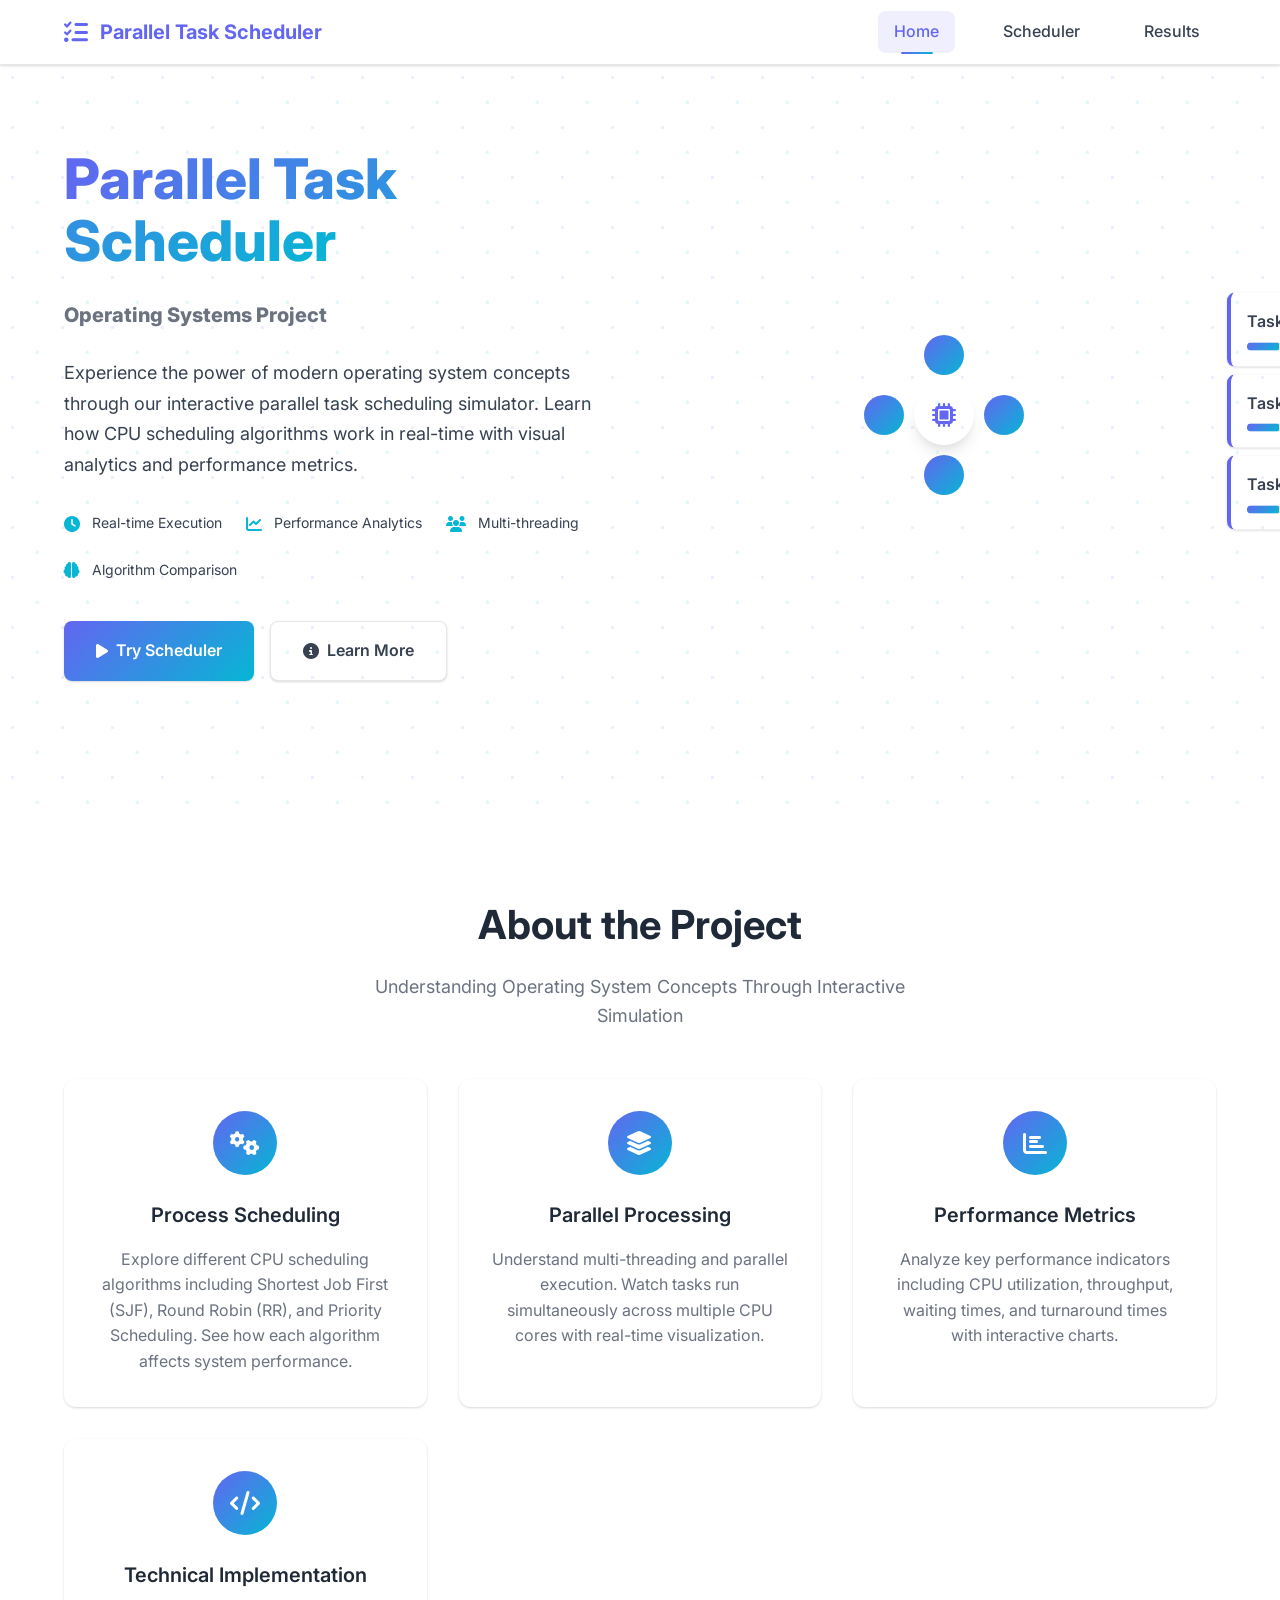
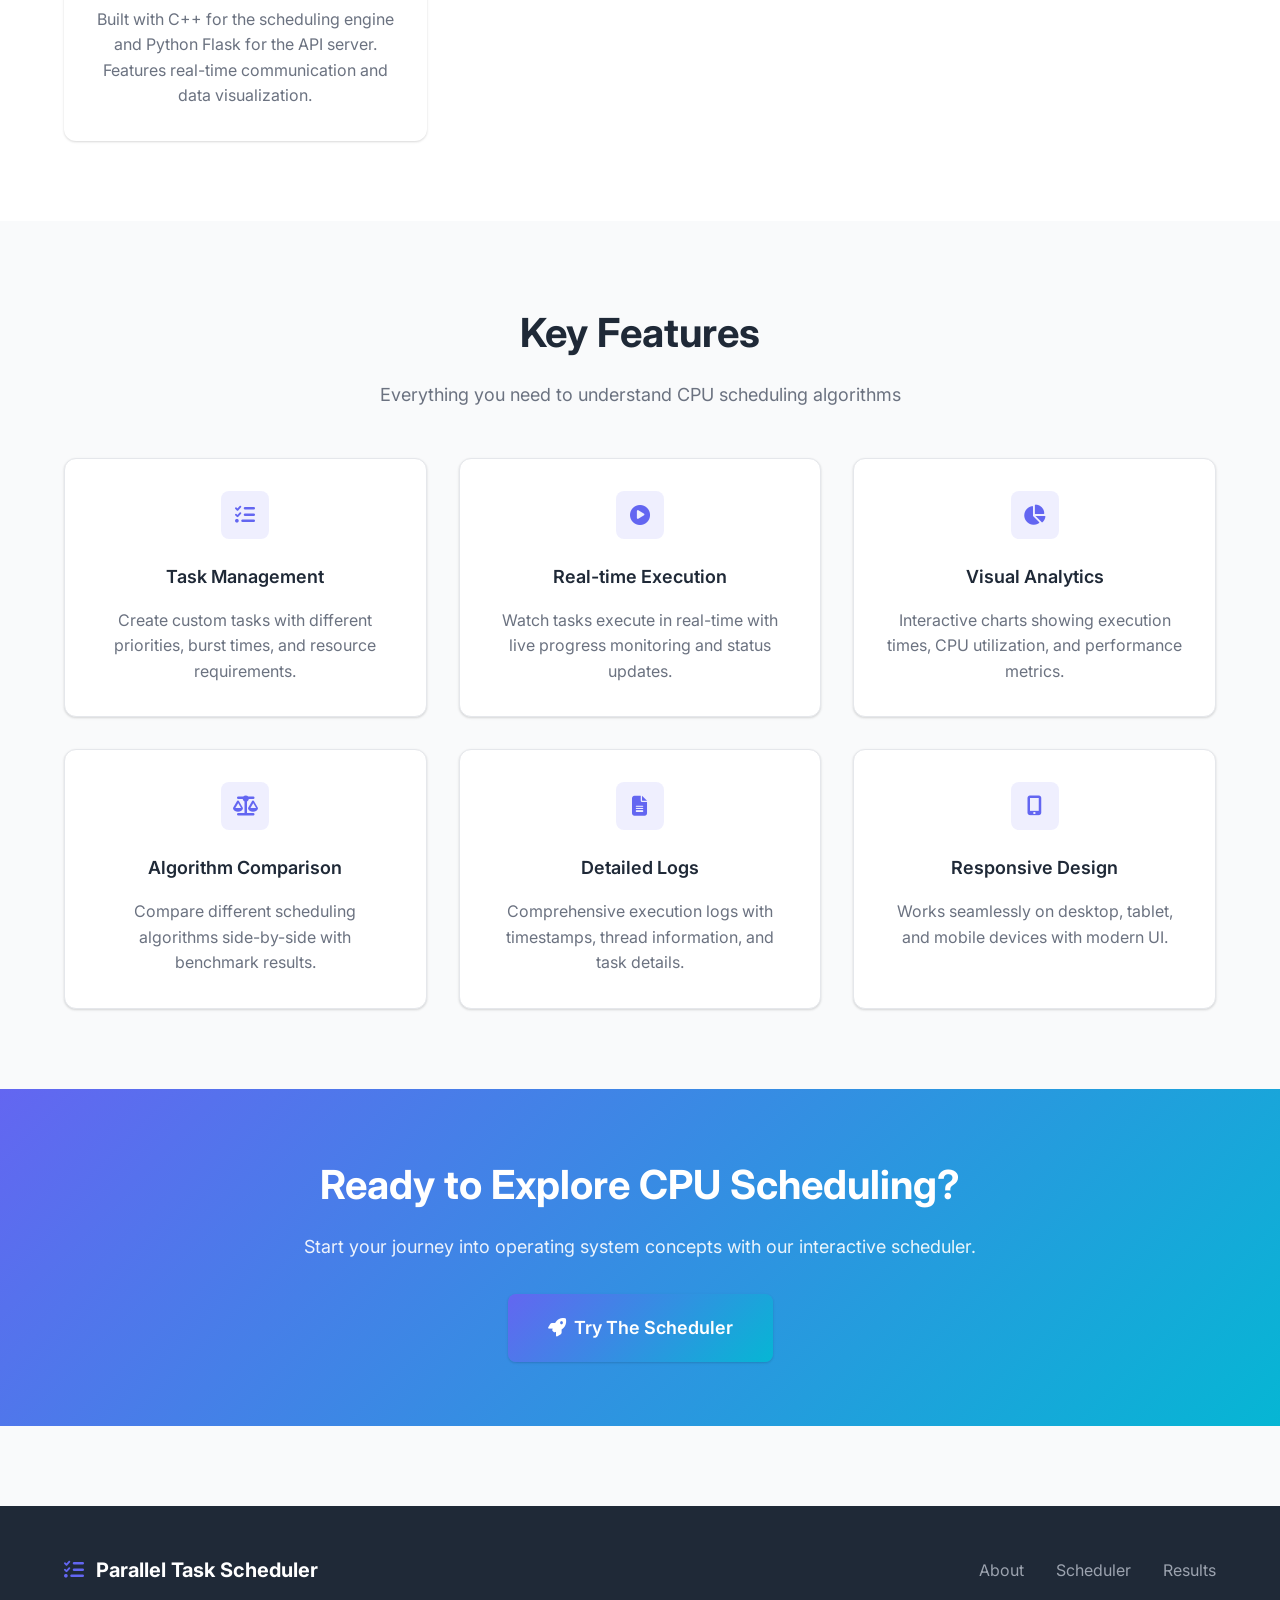
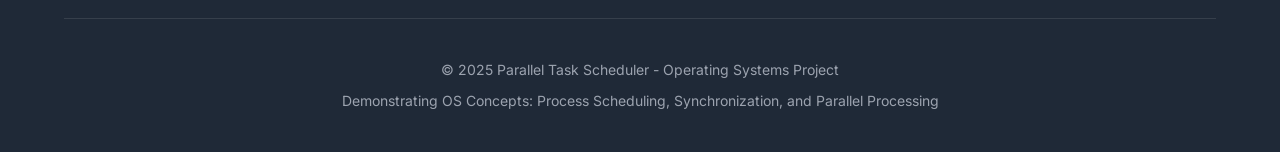
==== frontend/index.html @ 9933198f "Initial commit / sync local repo" ====
<!DOCTYPE html>
<html lang="en">
<head>
    <meta charset="UTF-8">
    <meta name="viewport" content="width=device-width, initial-scale=1.0">
    <title>Parallel Task Scheduler - OS Project</title>
    <link rel="stylesheet" href="css/styles.css">
    <link rel="stylesheet" href="https://cdnjs.cloudflare.com/ajax/libs/font-awesome/6.4.0/css/all.min.css">
    <link href="https://fonts.googleapis.com/css2?family=Inter:wght@300;400;500;600;700&display=swap" rel="stylesheet">
</head>
<body>
    <!-- Navigation -->
    <nav class="navbar">
        <div class="nav-container">
            <div class="nav-logo">
                <i class="fas fa-tasks"></i>
                <span>Parallel Task Scheduler</span>
            </div>
            <div class="nav-links">
                <a href="index.html" class="nav-link active">Home</a>
                <a href="scheduler.html" class="nav-link">Scheduler</a>
                <a href="results.html" class="nav-link">Results</a>
            </div>
        </div>
    </nav>

    <!-- Hero Section -->
    <section class="hero">
        <div class="hero-container">
            <div class="hero-content">
                <div class="hero-text">
                    <h1 class="hero-title">
                        <span class="gradient-text">Parallel Task Scheduler</span>
                        <br>
                        <span class="hero-subtitle">Operating Systems Project</span>
                    </h1>
                    <p class="hero-description">
                        Experience the power of modern operating system concepts through our interactive parallel task scheduling simulator.
                        Learn how CPU scheduling algorithms work in real-time with visual analytics and performance metrics.
                    </p>
                    <div class="hero-features">
                        <div class="feature-item">
                            <i class="fas fa-clock"></i>
                            <span>Real-time Execution</span>
                        </div>
                        <div class="feature-item">
                            <i class="fas fa-chart-line"></i>
                            <span>Performance Analytics</span>
                        </div>
                        <div class="feature-item">
                            <i class="fas fa-users"></i>
                            <span>Multi-threading</span>
                        </div>
                        <div class="feature-item">
                            <i class="fas fa-brain"></i>
                            <span>Algorithm Comparison</span>
                        </div>
                    </div>
                    <div class="hero-buttons">
                        <a href="scheduler.html" class="btn btn-primary btn-large">
                            <i class="fas fa-play"></i>
                            Try Scheduler
                        </a>
                        <a href="#about" class="btn btn-secondary btn-large">
                            <i class="fas fa-info-circle"></i>
                            Learn More
                        </a>
                    </div>
                </div>
                <div class="hero-visual">
                    <div class="visual-container">
                        <div class="cpu-visual">
                            <div class="cpu-core core-1"></div>
                            <div class="cpu-core core-2"></div>
                            <div class="cpu-core core-3"></div>
                            <div class="cpu-core core-4"></div>
                            <div class="cpu-center">
                                <i class="fas fa-microchip"></i>
                            </div>
                        </div>
                        <div class="task-queue">
                            <div class="queue-item task-1">
                                <span>Task A</span>
                                <div class="progress-bar"></div>
                            </div>
                            <div class="queue-item task-2">
                                <span>Task B</span>
                                <div class="progress-bar"></div>
                            </div>
                            <div class="queue-item task-3">
                                <span>Task C</span>
                                <div class="progress-bar"></div>
                            </div>
                        </div>
                    </div>
                </div>
            </div>
        </div>
        <div class="hero-bg-pattern"></div>
    </section>

    <!-- About Section -->
    <section id="about" class="about">
        <div class="container">
            <div class="section-header">
                <h2>About the Project</h2>
                <p>Understanding Operating System Concepts Through Interactive Simulation</p>
            </div>

            <div class="about-grid">
                <div class="about-card">
                    <div class="card-icon">
                        <i class="fas fa-cogs"></i>
                    </div>
                    <h3>Process Scheduling</h3>
                    <p>
                        Explore different CPU scheduling algorithms including Shortest Job First (SJF),
                        Round Robin (RR), and Priority Scheduling. See how each algorithm affects system performance.
                    </p>
                </div>

                <div class="about-card">
                    <div class="card-icon">
                        <i class="fas fa-layer-group"></i>
                    </div>
                    <h3>Parallel Processing</h3>
                    <p>
                        Understand multi-threading and parallel execution. Watch tasks run simultaneously
                        across multiple CPU cores with real-time visualization.
                    </p>
                </div>

                <div class="about-card">
                    <div class="card-icon">
                        <i class="fas fa-chart-bar"></i>
                    </div>
                    <h3>Performance Metrics</h3>
                    <p>
                        Analyze key performance indicators including CPU utilization, throughput,
                        waiting times, and turnaround times with interactive charts.
                    </p>
                </div>

                <div class="about-card">
                    <div class="card-icon">
                        <i class="fas fa-code"></i>
                    </div>
                    <h3>Technical Implementation</h3>
                    <p>
                        Built with C++ for the scheduling engine and Python Flask for the API server.
                        Features real-time communication and data visualization.
                    </p>
                </div>
            </div>
        </div>
    </section>

    <!-- Features Section -->
    <section class="features">
        <div class="container">
            <div class="section-header">
                <h2>Key Features</h2>
                <p>Everything you need to understand CPU scheduling algorithms</p>
            </div>

            <div class="features-grid">
                <div class="feature-card">
                    <div class="feature-icon">
                        <i class="fas fa-tasks"></i>
                    </div>
                    <h3>Task Management</h3>
                    <p>Create custom tasks with different priorities, burst times, and resource requirements.</p>
                </div>

                <div class="feature-card">
                    <div class="feature-icon">
                        <i class="fas fa-play-circle"></i>
                    </div>
                    <h3>Real-time Execution</h3>
                    <p>Watch tasks execute in real-time with live progress monitoring and status updates.</p>
                </div>

                <div class="feature-card">
                    <div class="feature-icon">
                        <i class="fas fa-chart-pie"></i>
                    </div>
                    <h3>Visual Analytics</h3>
                    <p>Interactive charts showing execution times, CPU utilization, and performance metrics.</p>
                </div>

                <div class="feature-card">
                    <div class="feature-icon">
                        <i class="fas fa-balance-scale"></i>
                    </div>
                    <h3>Algorithm Comparison</h3>
                    <p>Compare different scheduling algorithms side-by-side with benchmark results.</p>
                </div>

                <div class="feature-card">
                    <div class="feature-icon">
                        <i class="fas fa-file-alt"></i>
                    </div>
                    <h3>Detailed Logs</h3>
                    <p>Comprehensive execution logs with timestamps, thread information, and task details.</p>
                </div>

                <div class="feature-card">
                    <div class="feature-icon">
                        <i class="fas fa-mobile-alt"></i>
                    </div>
                    <h3>Responsive Design</h3>
                    <p>Works seamlessly on desktop, tablet, and mobile devices with modern UI.</p>
                </div>
            </div>
        </div>
    </section>

    <!-- CTA Section -->
    <section class="cta">
        <div class="container">
            <div class="cta-content">
                <h2>Ready to Explore CPU Scheduling?</h2>
                <p>Start your journey into operating system concepts with our interactive scheduler.</p>
                <a href="scheduler.html" class="btn btn-primary btn-xl">
                    <i class="fas fa-rocket"></i>
                    Try The Scheduler
                </a>
            </div>
        </div>
    </section>

    <!-- Footer -->
    <footer class="footer">
        <div class="container">
            <div class="footer-content">
                <div class="footer-logo">
                    <i class="fas fa-tasks"></i>
                    <span>Parallel Task Scheduler</span>
                </div>
                <div class="footer-links">
                    <a href="#about">About</a>
                    <a href="scheduler.html">Scheduler</a>
                    <a href="results.html">Results</a>
                </div>
            </div>
            <div class="footer-bottom">
                <p>&copy; 2025 Parallel Task Scheduler - Operating Systems Project</p>
                <p>Demonstrating OS Concepts: Process Scheduling, Synchronization, and Parallel Processing</p>
            </div>
        </div>
    </footer>

    <!-- Scripts -->
    <script src="js/home.js"></script>
</body>
</html>
---- frontend/css/styles.css ----
/* Modern CSS Reset and Base Styles */
* {
    margin: 0;
    padding: 0;
    box-sizing: border-box;
}

:root {
    --primary-color: #6366f1;
    --primary-dark: #4f46e5;
    --primary-light: #a5b4fc;
    --secondary-color: #06b6d4;
    --secondary-dark: #0891b2;
    --accent-color: #f59e0b;
    --success-color: #10b981;
    --warning-color: #f59e0b;
    --danger-color: #ef4444;
    --dark-color: #1f2937;
    --darker-color: #111827;
    --light-color: #f9fafb;
    --lighter-color: #ffffff;
    --text-color: #374151;
    --text-light: #6b7280;
    --border-color: #e5e7eb;
    --shadow-sm: 0 1px 2px 0 rgba(0, 0, 0, 0.05);
    --shadow: 0 1px 3px 0 rgba(0, 0, 0, 0.1), 0 1px 2px 0 rgba(0, 0, 0, 0.06);
    --shadow-lg: 0 10px 15px -3px rgba(0, 0, 0, 0.1), 0 4px 6px -2px rgba(0, 0, 0, 0.05);
    --shadow-xl: 0 20px 25px -5px rgba(0, 0, 0, 0.1), 0 10px 10px -5px rgba(0, 0, 0, 0.04);
    --gradient-primary: linear-gradient(135deg, var(--primary-color), var(--secondary-color));
    --gradient-dark: linear-gradient(135deg, var(--dark-color), var(--darker-color));
    --radius-sm: 0.375rem;
    --radius: 0.5rem;
    --radius-lg: 0.75rem;
    --radius-xl: 1rem;
    --transition: all 0.3s cubic-bezier(0.4, 0, 0.2, 1);
}

body {
    font-family: 'Inter', -apple-system, BlinkMacSystemFont, 'Segoe UI', Roboto, sans-serif;
    background: var(--light-color);
    color: var(--text-color);
    line-height: 1.6;
    font-size: 16px;
    overflow-x: hidden;
}

.container {
    max-width: 1200px;
    margin: 0 auto;
    padding: 0 1.5rem;
}

/* Navigation */
.navbar {
    background: var(--lighter-color);
    backdrop-filter: blur(10px);
    border-bottom: 1px solid var(--border-color);
    position: sticky;
    top: 0;
    z-index: 1000;
    box-shadow: var(--shadow);
}

.nav-container {
    max-width: 1200px;
    margin: 0 auto;
    padding: 0 1.5rem;
    display: flex;
    justify-content: space-between;
    align-items: center;
    height: 4rem;
}

.nav-logo {
    display: flex;
    align-items: center;
    gap: 0.75rem;
    font-weight: 700;
    font-size: 1.25rem;
    color: var(--primary-color);
}

.nav-logo i {
    font-size: 1.5rem;
    color: var(--primary-color);
}

.nav-links {
    display: flex;
    gap: 2rem;
}

.nav-link {
    color: var(--text-color);
    text-decoration: none;
    font-weight: 500;
    padding: 0.5rem 1rem;
    border-radius: var(--radius);
    transition: var(--transition);
    position: relative;
}

.nav-link:hover {
    color: var(--primary-color);
    background: rgba(99, 102, 241, 0.1);
}

.nav-link.active {
    color: var(--primary-color);
    background: rgba(99, 102, 241, 0.1);
}

.nav-link.active::after {
    content: '';
    position: absolute;
    bottom: -1px;
    left: 50%;
    transform: translateX(-50%);
    width: 2rem;
    height: 2px;
    background: var(--gradient-primary);
    border-radius: 1px;
}

/* Hero Section */
.hero {
    background: white;
    color: var(--text-color);
    padding: 5rem 0 8rem;
    position: relative;
    overflow: hidden;
}

.hero-container {
    max-width: 1200px;
    margin: 0 auto;
    padding: 0 1.5rem;
}

.hero-content {
    display: grid;
    grid-template-columns: 1fr 1fr;
    gap: 4rem;
    align-items: center;
    min-height: 60vh;
}

.hero-text {
    animation: slideInLeft 1s ease-out;
}

.hero-title {
    font-size: 3.5rem;
    font-weight: 800;
    line-height: 1.1;
    margin-bottom: 1.5rem;
}

.gradient-text {
    background: var(--gradient-primary);
    -webkit-background-clip: text;
    -webkit-text-fill-color: transparent;
    background-clip: text;
}

.hero-subtitle {
    font-size: 1.25rem;
    color: var(--text-light);
    margin-bottom: 1rem;
}

.hero-description {
    font-size: 1.125rem;
    color: var(--text-color);
    margin-bottom: 2rem;
    line-height: 1.7;
}

.hero-features {
    display: flex;
    flex-wrap: wrap;
    gap: 1.5rem;
    margin-bottom: 2.5rem;
}

.feature-item {
    display: flex;
    align-items: center;
    gap: 0.75rem;
    font-size: 0.875rem;
    color: var(--text-color);
}

.feature-item i {
    color: var(--secondary-color);
    font-size: 1rem;
}

.hero-buttons {
    display: flex;
    gap: 1rem;
    flex-wrap: wrap;
}

.hero-visual {
    animation: slideInRight 1s ease-out;
    position: relative;
}

.visual-container {
    position: relative;
    height: 400px;
    display: flex;
    align-items: center;
    justify-content: center;
}

.cpu-visual {
    position: relative;
    width: 200px;
    height: 200px;
}

.cpu-core {
    position: absolute;
    width: 40px;
    height: 40px;
    border-radius: 50%;
    background: var(--gradient-primary);
    animation: pulse 2s infinite;
}

.cpu-core.core-1 { top: 20px; left: 80px; animation-delay: 0s; }
.cpu-core.core-2 { top: 80px; right: 20px; animation-delay: 0.5s; }
.cpu-core.core-3 { bottom: 20px; left: 80px; animation-delay: 1s; }
.cpu-core.core-4 { top: 80px; left: 20px; animation-delay: 1.5s; }

.cpu-center {
    position: absolute;
    top: 50%;
    left: 50%;
    transform: translate(-50%, -50%);
    width: 60px;
    height: 60px;
    background: var(--lighter-color);
    border-radius: 50%;
    display: flex;
    align-items: center;
    justify-content: center;
    font-size: 1.5rem;
    color: var(--primary-color);
    box-shadow: var(--shadow-lg);
}

.task-queue {
    position: absolute;
    right: -100px;
    top: 50%;
    transform: translateY(-50%);
}

.queue-item {
    background: var(--lighter-color);
    padding: 1rem;
    border-radius: var(--radius);
    margin-bottom: 0.5rem;
    box-shadow: var(--shadow);
    border-left: 4px solid var(--primary-color);
    animation: slideInUp 0.8s ease-out;
}

.queue-item:nth-child(1) { animation-delay: 0.2s; }
.queue-item:nth-child(2) { animation-delay: 0.4s; }
.queue-item:nth-child(3) { animation-delay: 0.6s; }

.queue-item span {
    font-weight: 600;
    color: var(--text-color);
}

.progress-bar {
    width: 100%;
    height: 4px;
    background: var(--border-color);
    border-radius: 2px;
    margin-top: 0.5rem;
    overflow: hidden;
}

.progress-bar::after {
    content: '';
    display: block;
    height: 100%;
    width: 60%;
    background: var(--gradient-primary);
    border-radius: 2px;
    animation: progress 2s ease-in-out infinite;
}

.hero-bg-pattern {
    position: absolute;
    top: 0;
    left: 0;
    right: 0;
    bottom: 0;
    opacity: 0.1;
    background-image:
        radial-gradient(circle at 25% 25%, var(--primary-color) 2px, transparent 2px),
        radial-gradient(circle at 75% 75%, var(--secondary-color) 2px, transparent 2px);
    background-size: 50px 50px;
    pointer-events: none;
}

/* Page Header */
.page-header {
    background: var(--lighter-color);
    padding: 3rem 0;
    border-bottom: 1px solid var(--border-color);
}

.header-content {
    display: flex;
    justify-content: space-between;
    align-items: center;
}

.header-text h1 {
    font-size: 2.5rem;
    font-weight: 700;
    color: var(--dark-color);
    margin-bottom: 0.5rem;
}

.header-text p {
    color: var(--text-light);
    font-size: 1.125rem;
}

.header-actions {
    display: flex;
    gap: 1rem;
}

/* Buttons */
.btn {
    display: inline-flex;
    align-items: center;
    gap: 0.5rem;
    padding: 0.75rem 1.5rem;
    border: none;
    border-radius: var(--radius);
    font-size: 0.875rem;
    font-weight: 600;
    text-decoration: none;
    cursor: pointer;
    transition: var(--transition);
    box-shadow: var(--shadow);
}

.btn:hover:not(:disabled) {
    transform: translateY(-2px);
    box-shadow: var(--shadow-lg);
}

.btn:disabled {
    opacity: 0.5;
    cursor: not-allowed;
    transform: none;
}

.btn-primary {
    background: var(--gradient-primary);
    color: white;
}

.btn-secondary {
    background: var(--lighter-color);
    color: var(--text-color);
    border: 1px solid var(--border-color);
}

.btn-success {
    background: var(--success-color);
    color: white;
}

.btn-info {
    background: var(--secondary-color);
    color: white;
}

.btn-warning {
    background: var(--warning-color);
    color: white;
}

.btn-danger {
    background: var(--danger-color);
    color: white;
}

.btn-large {
    padding: 1rem 2rem;
    font-size: 1rem;
}

.btn-xl {
    padding: 1.25rem 2.5rem;
    font-size: 1.125rem;
}

.btn-sm {
    padding: 0.5rem 1rem;
    font-size: 0.75rem;
}

/* Main Content */
.main-content {
    padding: 3rem 0;
}

/* About Section */
.about {
    padding: 5rem 0;
    background: var(--lighter-color);
}

.section-header {
    text-align: center;
    margin-bottom: 3rem;
}

.section-header h2 {
    font-size: 2.5rem;
    font-weight: 700;
    color: var(--dark-color);
    margin-bottom: 1rem;
}

.section-header p {
    font-size: 1.125rem;
    color: var(--text-light);
    max-width: 600px;
    margin: 0 auto;
}

.about-grid {
    display: grid;
    grid-template-columns: repeat(auto-fit, minmax(300px, 1fr));
    gap: 2rem;
}

.about-card {
    background: white;
    padding: 2rem;
    border-radius: var(--radius-lg);
    box-shadow: var(--shadow);
    text-align: center;
    transition: var(--transition);
}

.about-card:hover {
    transform: translateY(-5px);
    box-shadow: var(--shadow-lg);
}

.card-icon {
    width: 4rem;
    height: 4rem;
    background: var(--gradient-primary);
    border-radius: 50%;
    display: flex;
    align-items: center;
    justify-content: center;
    margin: 0 auto 1.5rem;
    font-size: 1.5rem;
    color: white;
}

.about-card h3 {
    font-size: 1.25rem;
    font-weight: 600;
    color: var(--dark-color);
    margin-bottom: 1rem;
}

.about-card p {
    color: var(--text-light);
    line-height: 1.6;
}

/* Features Section */
.features {
    padding: 5rem 0;
}

.features-grid {
    display: grid;
    grid-template-columns: repeat(auto-fit, minmax(300px, 1fr));
    gap: 2rem;
}

.feature-card {
    background: white;
    padding: 2rem;
    border-radius: var(--radius-lg);
    box-shadow: var(--shadow);
    text-align: center;
    transition: var(--transition);
    border: 1px solid var(--border-color);
}

.feature-card:hover {
    transform: translateY(-5px);
    box-shadow: var(--shadow-lg);
    border-color: var(--primary-light);
}

.feature-icon {
    width: 3rem;
    height: 3rem;
    background: rgba(99, 102, 241, 0.1);
    border-radius: var(--radius);
    display: flex;
    align-items: center;
    justify-content: center;
    margin: 0 auto 1.5rem;
    font-size: 1.25rem;
    color: var(--primary-color);
}

.feature-card h3 {
    font-size: 1.125rem;
    font-weight: 600;
    color: var(--dark-color);
    margin-bottom: 1rem;
}

.feature-card p {
    color: var(--text-light);
    line-height: 1.6;
}

/* CTA Section */
.cta {
    background: var(--gradient-primary);
    color: white;
    padding: 4rem 0;
    text-align: center;
}

.cta-content h2 {
    font-size: 2.5rem;
    font-weight: 700;
    margin-bottom: 1rem;
}

.cta-content p {
    font-size: 1.125rem;
    margin-bottom: 2rem;
    opacity: 0.9;
}

/* Scheduler Layout */
.scheduler-layout {
    display: grid;
    grid-template-columns: 1fr 400px;
    gap: 2rem;
}

.scheduler-panel {
    background: white;
    border-radius: var(--radius-lg);
    box-shadow: var(--shadow);
    overflow: hidden;
}

.panel-header {
    background: var(--lighter-color);
    padding: 1.5rem;
    border-bottom: 1px solid var(--border-color);
    display: flex;
    justify-content: space-between;
    align-items: center;
}

.panel-header h2 {
    font-size: 1.25rem;
    font-weight: 600;
    color: var(--dark-color);
    margin: 0;
}

.panel-header h2 i {
    color: var(--primary-color);
    margin-right: 0.5rem;
}

/* Task Management */
.task-form-container {
    padding: 1.5rem;
    border-bottom: 1px solid var(--border-color);
}

.form-card {
    background: var(--light-color);
    padding: 1.5rem;
    border-radius: var(--radius);
    border: 1px solid var(--border-color);
}

.form-card h3 {
    font-size: 1.125rem;
    font-weight: 600;
    color: var(--dark-color);
    margin-bottom: 1.5rem;
}

.form-grid {
    display: grid;
    grid-template-columns: repeat(auto-fit, minmax(200px, 1fr));
    gap: 1rem;
}

.form-group {
    display: flex;
    flex-direction: column;
    gap: 0.5rem;
}

.form-group label {
    font-weight: 500;
    color: var(--text-color);
    font-size: 0.875rem;
}

.input-field {
    padding: 0.75rem;
    border: 1px solid var(--border-color);
    border-radius: var(--radius);
    font-size: 0.875rem;
    transition: var(--transition);
}

.input-field:focus {
    outline: none;
    border-color: var(--primary-color);
    box-shadow: 0 0 0 3px rgba(99, 102, 241, 0.1);
}

.form-actions {
    display: flex;
    gap: 1rem;
    margin-top: 1.5rem;
}

/* Task List */
.task-list-container {
    padding: 1.5rem;
}

.task-list-header {
    display: flex;
    justify-content: space-between;
    align-items: center;
    margin-bottom: 1.5rem;
}

.task-list-header h3 {
    font-size: 1.125rem;
    font-weight: 600;
    color: var(--dark-color);
    margin: 0;
}

.table-container {
    overflow-x: auto;
}

.task-table {
    width: 100%;
    border-collapse: collapse;
}

.task-table thead {
    background: var(--light-color);
}

.task-table th,
.task-table td {
    padding: 0.75rem;
    text-align: left;
    border-bottom: 1px solid var(--border-color);
}

.task-table th {
    font-weight: 600;
    color: var(--text-color);
    font-size: 0.875rem;
}

.task-table tbody tr {
    transition: var(--transition);
}

.task-table tbody tr:hover {
    background: var(--light-color);
}

.empty-state {
    text-align: center;
    padding: 3rem 1rem;
    color: var(--text-light);
}

.empty-state i {
    font-size: 3rem;
    color: var(--border-color);
    margin-bottom: 1rem;
    display: block;
}

.empty-state p {
    font-size: 1.125rem;
    margin-bottom: 0.5rem;
}

.empty-state small {
    color: var(--text-light);
}

/* Algorithm Selection */
.control-section {
    padding: 1.5rem;
    border-bottom: 1px solid var(--border-color);
}

.control-section:last-child {
    border-bottom: none;
}

.control-section h3 {
    font-size: 1.125rem;
    font-weight: 600;
    color: var(--dark-color);
    margin-bottom: 1.5rem;
}

.algorithm-selector {
    display: flex;
    flex-direction: column;
    gap: 1rem;
}

.algorithm-option {
    display: flex;
    align-items: center;
    padding: 1rem;
    border: 2px solid var(--border-color);
    border-radius: var(--radius);
    cursor: pointer;
    transition: var(--transition);
    background: white;
}

.algorithm-option:hover {
    border-color: var(--primary-light);
    background: rgba(99, 102, 241, 0.02);
}

.algorithm-option.selected {
    border-color: var(--primary-color);
    background: rgba(99, 102, 241, 0.05);
}

.algorithm-icon {
    width: 3rem;
    height: 3rem;
    background: var(--gradient-primary);
    border-radius: 50%;
    display: flex;
    align-items: center;
    justify-content: center;
    color: white;
    margin-right: 1rem;
}

.algorithm-info h4 {
    font-size: 1rem;
    font-weight: 600;
    color: var(--dark-color);
    margin-bottom: 0.25rem;
}

.algorithm-info p {
    font-size: 0.875rem;
    color: var(--text-light);
}

.algorithm-radio {
    margin-left: auto;
}

.algorithm-radio input[type="radio"] {
    display: none;
}

.algorithm-radio label {
    width: 1.25rem;
    height: 1.25rem;
    border: 2px solid var(--border-color);
    border-radius: 50%;
    display: block;
    cursor: pointer;
    position: relative;
    transition: var(--transition);
}

.algorithm-radio input[type="radio"]:checked + label {
    border-color: var(--primary-color);
    background: var(--primary-color);
}

.algorithm-radio input[type="radio"]:checked + label::after {
    content: '';
    position: absolute;
    top: 50%;
    left: 50%;
    transform: translate(-50%, -50%);
    width: 0.5rem;
    height: 0.5rem;
    background: white;
    border-radius: 50%;
}

/* Parameter Grid */
.parameter-grid {
    display: grid;
    grid-template-columns: 1fr;
    gap: 1rem;
}

.parameter-grid .form-group small {
    color: var(--text-light);
    font-size: 0.75rem;
}

/* Execution Controls */
.execution-controls {
    display: flex;
    flex-direction: column;
    gap: 1rem;
}

/* Progress Monitor */
.progress-monitor {
    margin-top: 1rem;
}

.progress-info {
    display: flex;
    justify-content: space-between;
    align-items: center;
    margin-bottom: 0.5rem;
}

.progress-label {
    font-weight: 500;
    color: var(--text-color);
}

.progress-value {
    font-weight: 600;
    color: var(--primary-color);
}

.progress-bar {
    width: 100%;
    height: 0.5rem;
    background: var(--border-color);
    border-radius: 0.25rem;
    overflow: hidden;
}

.progress-fill {
    height: 100%;
    background: var(--gradient-primary);
    border-radius: 0.25rem;
    transition: width 0.3s ease;
    width: 0%;
}

/* Execution Status */
.execution-status {
    display: flex;
    align-items: center;
    gap: 0.5rem;
    padding: 0.75rem;
    background: var(--light-color);
    border-radius: var(--radius);
    margin-top: 1rem;
}

.execution-status i {
    color: var(--primary-color);
}

.execution-status span {
    font-weight: 500;
    color: var(--text-color);
}

/* Results Actions */
.results-actions {
    display: flex;
    flex-direction: column;
    gap: 1rem;
}

/* Results Navigation */
.results-nav {
    background: white;
    border-bottom: 1px solid var(--border-color);
    position: sticky;
    top: 4rem;
    z-index: 100;
}

.results-tabs {
    display: flex;
    gap: 0;
}

.results-tab {
    padding: 1rem 2rem;
    border: none;
    background: none;
    color: var(--text-light);
    font-weight: 500;
    cursor: pointer;
    transition: var(--transition);
    border-bottom: 2px solid transparent;
    display: flex;
    align-items: center;
    gap: 0.5rem;
}

.results-tab:hover {
    color: var(--primary-color);
    background: rgba(99, 102, 241, 0.05);
}

.results-tab.active {
    color: var(--primary-color);
    border-bottom-color: var(--primary-color);
    background: rgba(99, 102, 241, 0.05);
}

/* Results Sections */
.results-section {
    display: none;
}

.results-section.active {
    display: block;
    animation: fadeIn 0.5s ease;
}

/* Metrics Overview */
.metrics-overview {
    margin-bottom: 3rem;
}

.metrics-grid {
    display: grid;
    grid-template-columns: repeat(auto-fit, minmax(250px, 1fr));
    gap: 1.5rem;
}

.metric-card {
    background: white;
    padding: 1.5rem;
    border-radius: var(--radius-lg);
    box-shadow: var(--shadow);
    display: flex;
    align-items: center;
    gap: 1rem;
    transition: var(--transition);
}

.metric-card:hover {
    transform: translateY(-2px);
    box-shadow: var(--shadow-lg);
}

.metric-icon {
    width: 3rem;
    height: 3rem;
    background: var(--gradient-primary);
    border-radius: 50%;
    display: flex;
    align-items: center;
    justify-content: center;
    color: white;
    flex-shrink: 0;
}

.metric-content h3 {
    font-size: 1.5rem;
    font-weight: 700;
    color: var(--dark-color);
    margin-bottom: 0.25rem;
}

.metric-content p {
    font-weight: 500;
    color: var(--text-color);
    margin-bottom: 0.25rem;
}

.metric-content small {
    color: var(--text-light);
    font-size: 0.75rem;
}

/* Charts Section */
.charts-section {
    margin-bottom: 3rem;
}

.charts-grid {
    display: grid;
    grid-template-columns: repeat(auto-fit, minmax(400px, 1fr));
    gap: 2rem;
}

.chart-card {
    background: white;
    padding: 1.5rem;
    border-radius: var(--radius-lg);
    box-shadow: var(--shadow);
}

.chart-header {
    display: flex;
    justify-content: space-between;
    align-items: center;
    margin-bottom: 1rem;
}

.chart-header h3 {
    font-size: 1.125rem;
    font-weight: 600;
    color: var(--dark-color);
    margin: 0;
}

.chart-refresh {
    background: none;
    border: none;
    color: var(--text-light);
    cursor: pointer;
    padding: 0.5rem;
    border-radius: var(--radius);
    transition: var(--transition);
}

.chart-refresh:hover {
    color: var(--primary-color);
    background: rgba(99, 102, 241, 0.1);
}

/* Data Section */
.data-section {
    background: white;
    padding: 2rem;
    border-radius: var(--radius-lg);
    box-shadow: var(--shadow);
}

.data-header {
    display: flex;
    justify-content: space-between;
    align-items: center;
    margin-bottom: 1.5rem;
}

.data-header h3 {
    font-size: 1.25rem;
    font-weight: 600;
    color: var(--dark-color);
    margin: 0;
}

.data-display {
    background: var(--darker-color);
    color: #d1d5db;
    padding: 1.5rem;
    border-radius: var(--radius);
    font-family: 'Monaco', 'Menlo', 'Ubuntu Mono', monospace;
    font-size: 0.875rem;
    overflow-x: auto;
    white-space: pre-wrap;
}

/* Logs Controls */
.logs-controls {
    display: flex;
    gap: 1rem;
    margin-bottom: 2rem;
    flex-wrap: wrap;
    align-items: center;
}

.logs-filter {
    margin-left: auto;
}

/* Logs Container */
.logs-container {
    background: white;
    border-radius: var(--radius-lg);
    box-shadow: var(--shadow);
    overflow: hidden;
}

.logs-display {
    background: var(--darker-color);
    color: #d1d5db;
    padding: 1.5rem;
    font-family: 'Monaco', 'Menlo', 'Ubuntu Mono', monospace;
    font-size: 0.875rem;
    line-height: 1.6;
    max-height: 600px;
    overflow-y: auto;
}

/* Benchmark Controls */
.benchmark-controls {
    text-align: center;
    margin-bottom: 3rem;
}

.benchmark-info {
    color: var(--text-light);
    margin-top: 1rem;
}

/* Comparison Results */
.comparison-results {
    animation: fadeIn 0.5s ease;
}

.comparison-grid {
    display: grid;
    grid-template-columns: repeat(auto-fit, minmax(400px, 1fr));
    gap: 2rem;
    margin-bottom: 3rem;
}

.comparison-card {
    background: white;
    padding: 1.5rem;
    border-radius: var(--radius-lg);
    box-shadow: var(--shadow);
}

.comparison-card h3 {
    font-size: 1.125rem;
    font-weight: 600;
    color: var(--dark-color);
    margin-bottom: 1rem;
}

/* Comparison Table */
.comparison-table-container {
    background: white;
    padding: 2rem;
    border-radius: var(--radius-lg);
    box-shadow: var(--shadow);
}

.comparison-table {
    width: 100%;
    border-collapse: collapse;
}

.comparison-table thead {
    background: var(--light-color);
}

.comparison-table th,
.comparison-table td {
    padding: 1rem;
    text-align: left;
    border-bottom: 1px solid var(--border-color);
}

.comparison-table th {
    font-weight: 600;
    color: var(--text-color);
}

.comparison-table tbody tr:hover {
    background: var(--light-color);
}

/* Footer */
.footer {
    background: var(--dark-color);
    color: white;
    padding: 3rem 0 2rem;
    margin-top: 5rem;
}

.footer-content {
    display: flex;
    justify-content: space-between;
    align-items: center;
    margin-bottom: 2rem;
}

.footer-logo {
    display: flex;
    align-items: center;
    gap: 0.75rem;
    font-weight: 700;
    font-size: 1.25rem;
}

.footer-logo i {
    color: var(--primary-color);
}

.footer-links {
    display: flex;
    gap: 2rem;
}

.footer-links a {
    color: #9ca3af;
    text-decoration: none;
    transition: var(--transition);
}

.footer-links a:hover {
    color: white;
}

.footer-social {
    display: flex;
    gap: 1rem;
}

.social-link {
    width: 2.5rem;
    height: 2.5rem;
    background: rgba(255, 255, 255, 0.1);
    border-radius: 50%;
    display: flex;
    align-items: center;
    justify-content: center;
    color: white;
    text-decoration: none;
    transition: var(--transition);
}

.social-link:hover {
    background: var(--primary-color);
    transform: translateY(-2px);
}

.footer-bottom {
    text-align: center;
    border-top: 1px solid rgba(255, 255, 255, 0.1);
    padding-top: 2rem;
}

.footer-bottom p {
    margin: 0.5rem 0;
    color: #9ca3af;
    font-size: 0.875rem;
}

/* Animations */
@keyframes fadeIn {
    from {
        opacity: 0;
        transform: translateY(20px);
    }
    to {
        opacity: 1;
        transform: translateY(0);
    }
}

@keyframes slideInLeft {
    from {
        opacity: 0;
        transform: translateX(-50px);
    }
    to {
        opacity: 1;
        transform: translateX(0);
    }
}

@keyframes slideInRight {
    from {
        opacity: 0;
        transform: translateX(50px);
    }
    to {
        opacity: 1;
        transform: translateX(0);
    }
}

@keyframes slideInUp {
    from {
        opacity: 0;
        transform: translateY(30px);
    }
    to {
        opacity: 1;
        transform: translateY(0);
    }
}

@keyframes pulse {
    0%, 100% {
        transform: scale(1);
        opacity: 1;
    }
    50% {
        transform: scale(1.1);
        opacity: 0.8;
    }
}

@keyframes progress {
    0% {
        width: 0%;
    }
    50% {
        width: 80%;
    }
    100% {
        width: 60%;
    }
}

/* Responsive Design */
@media (max-width: 1024px) {
    .scheduler-layout {
        grid-template-columns: 1fr;
        gap: 2rem;
    }

    .hero-content {
        grid-template-columns: 1fr;
        gap: 3rem;
        text-align: center;
    }

    .hero-title {
        font-size: 2.5rem;
    }

    .task-queue {
        position: static;
        transform: none;
        margin-top: 2rem;
    }

    .charts-grid {
        grid-template-columns: 1fr;
    }

    .comparison-grid {
        grid-template-columns: 1fr;
    }
}

@media (max-width: 768px) {
    .nav-links {
        display: none;
    }

    .hero {
        padding: 3rem 0 5rem;
    }

    .hero-title {
        font-size: 2rem;
    }

    .hero-content {
        gap: 2rem;
    }

    .about-grid,
    .features-grid {
        grid-template-columns: 1fr;
    }

    .metrics-grid {
        grid-template-columns: repeat(auto-fit, minmax(200px, 1fr));
    }

    .form-grid {
        grid-template-columns: 1fr;
    }

    .algorithm-option {
        flex-direction: column;
        text-align: center;
        gap: 1rem;
    }

    .algorithm-radio {
        margin-left: 0;
        margin-top: 1rem;
    }

    .logs-controls {
        flex-direction: column;
        align-items: stretch;
    }

    .logs-filter {
        margin-left: 0;
        margin-top: 1rem;
    }

    .footer-content {
        flex-direction: column;
        gap: 2rem;
        text-align: center;
    }

    .footer-links {
        justify-content: center;
    }
}

@media (max-width: 480px) {
    .container {
        padding: 0 1rem;
    }

    .hero-title {
        font-size: 1.75rem;
    }

    .btn-large,
    .btn-xl {
        padding: 0.75rem 1.5rem;
        font-size: 0.875rem;
    }

    .hero-buttons {
        flex-direction: column;
    }

    .results-tabs {
        flex-direction: column;
    }

    .results-tab {
        justify-content: center;
        padding: 0.75rem 1rem;
    }
}
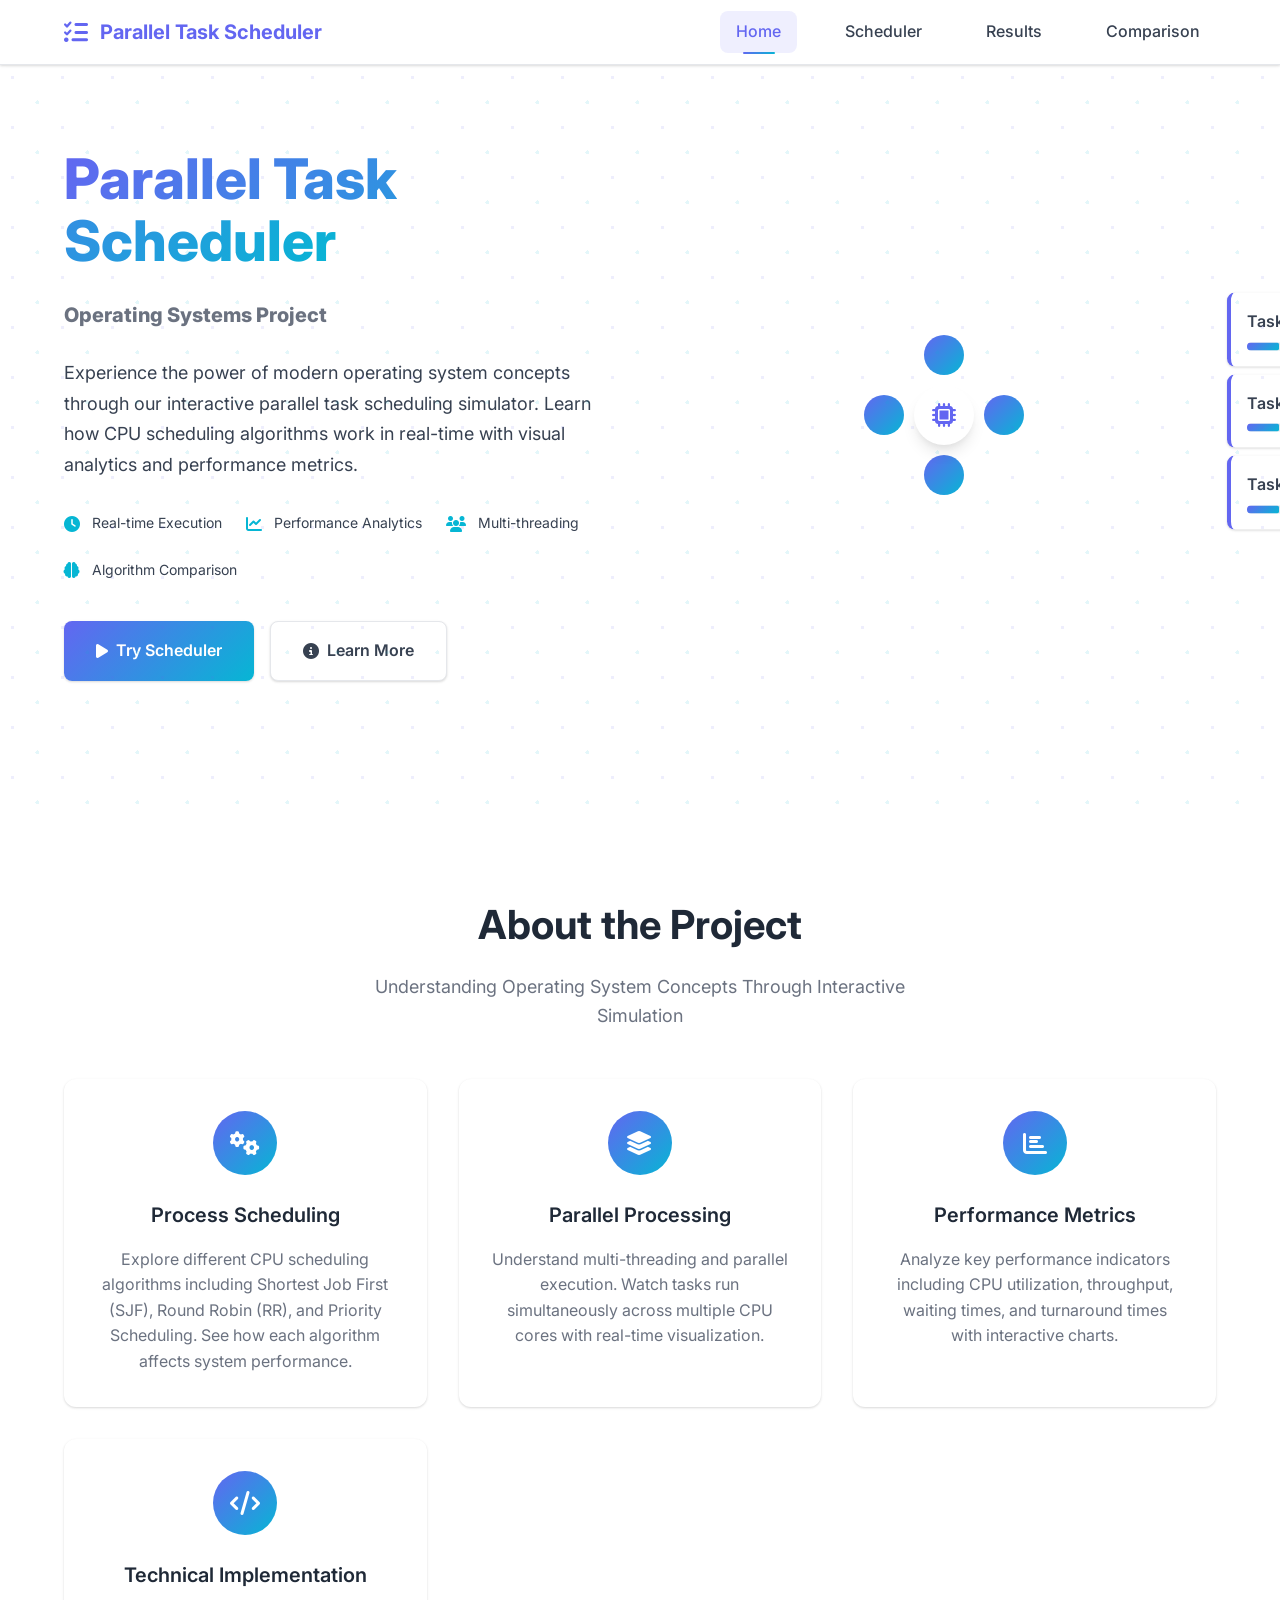
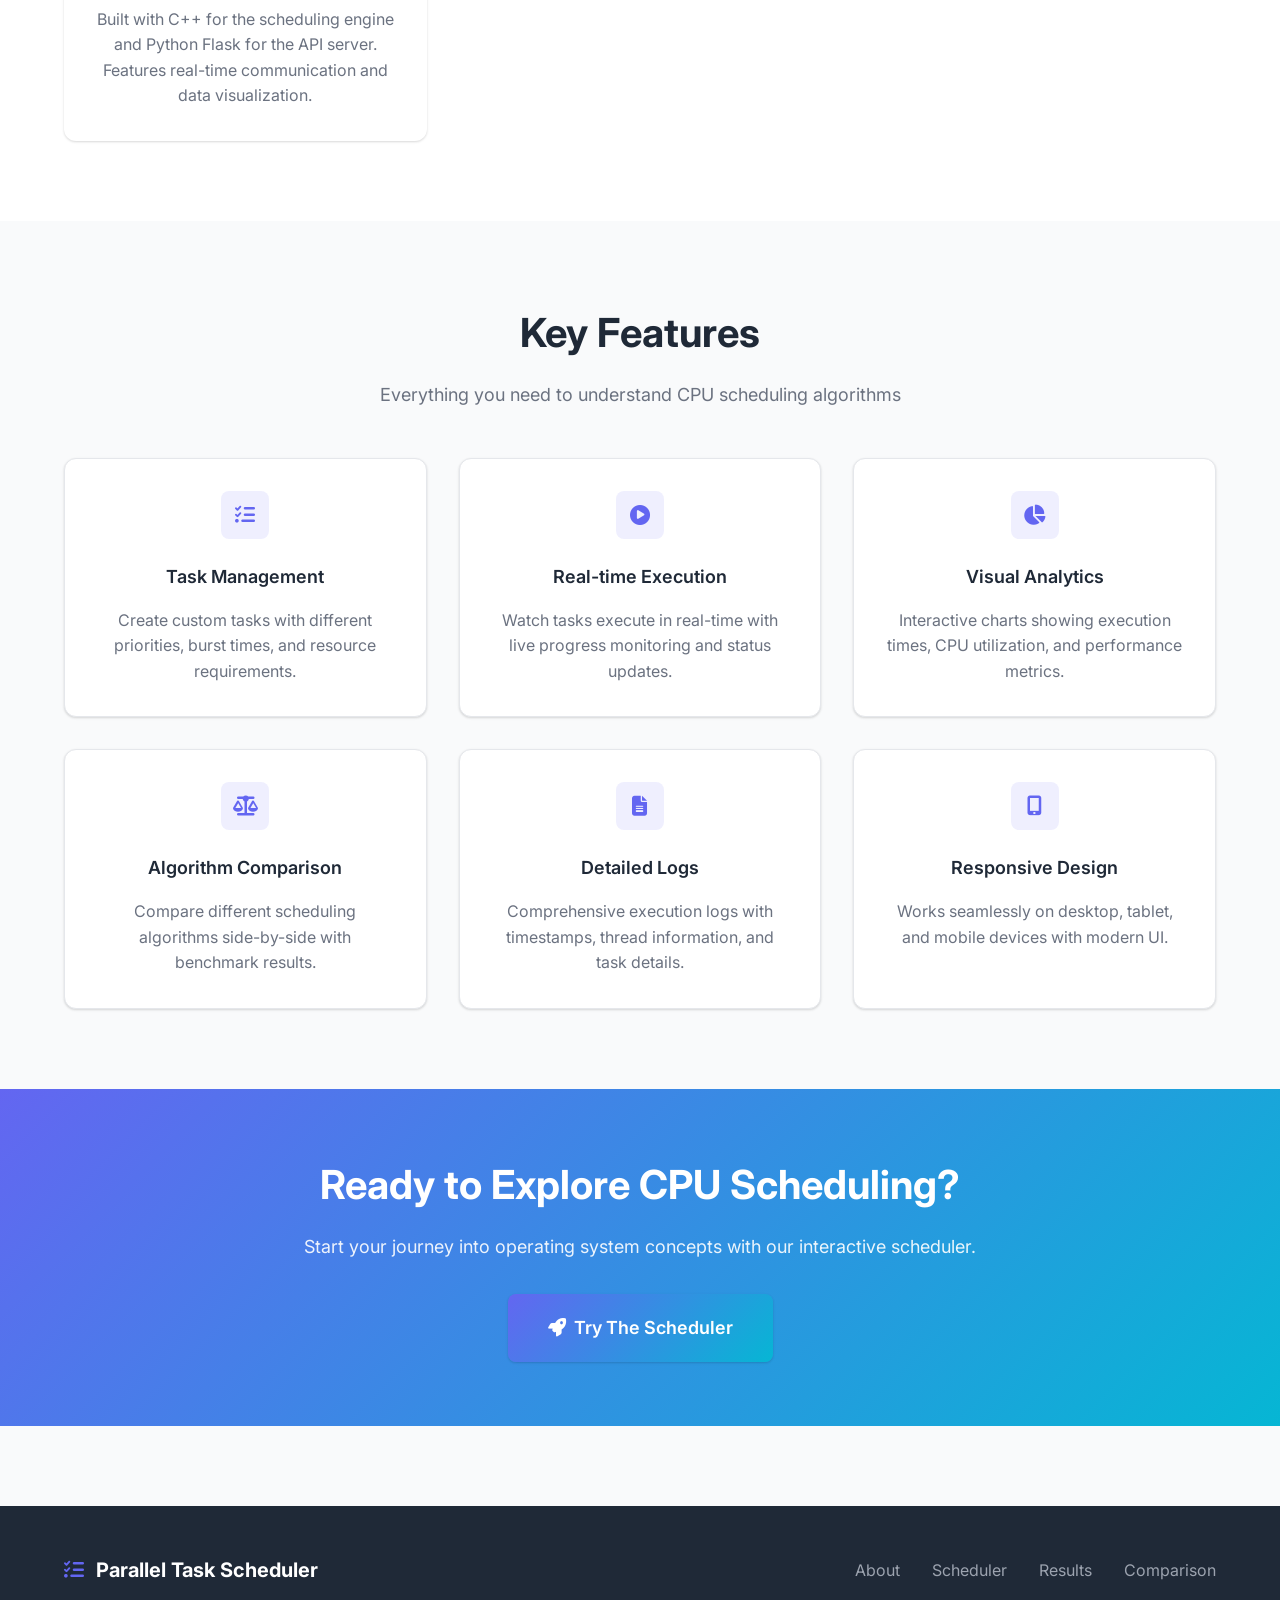
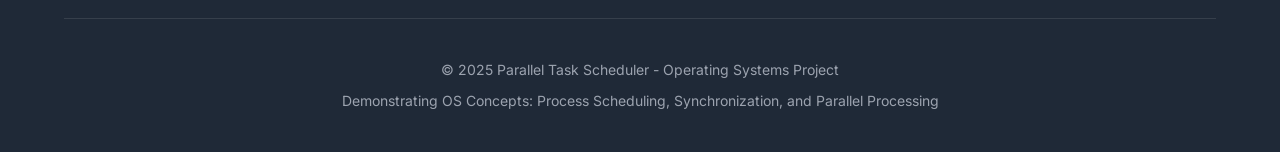
==== commit 4bed95b4: "added comparision tab" ====
--- a/frontend/index.html
+++ b/frontend/index.html
@@ -20,6 +20,7 @@
                 <a href="index.html" class="nav-link active">Home</a>
                 <a href="scheduler.html" class="nav-link">Scheduler</a>
                 <a href="results.html" class="nav-link">Results</a>
+                <a href="comparison.html" class="nav-link">Comparison</a>
             </div>
         </div>
     </nav>
@@ -241,6 +242,7 @@
                     <a href="#about">About</a>
                     <a href="scheduler.html">Scheduler</a>
                     <a href="results.html">Results</a>
+                    <a href="comparison.html">Comparison</a>
                 </div>
             </div>
             <div class="footer-bottom">
